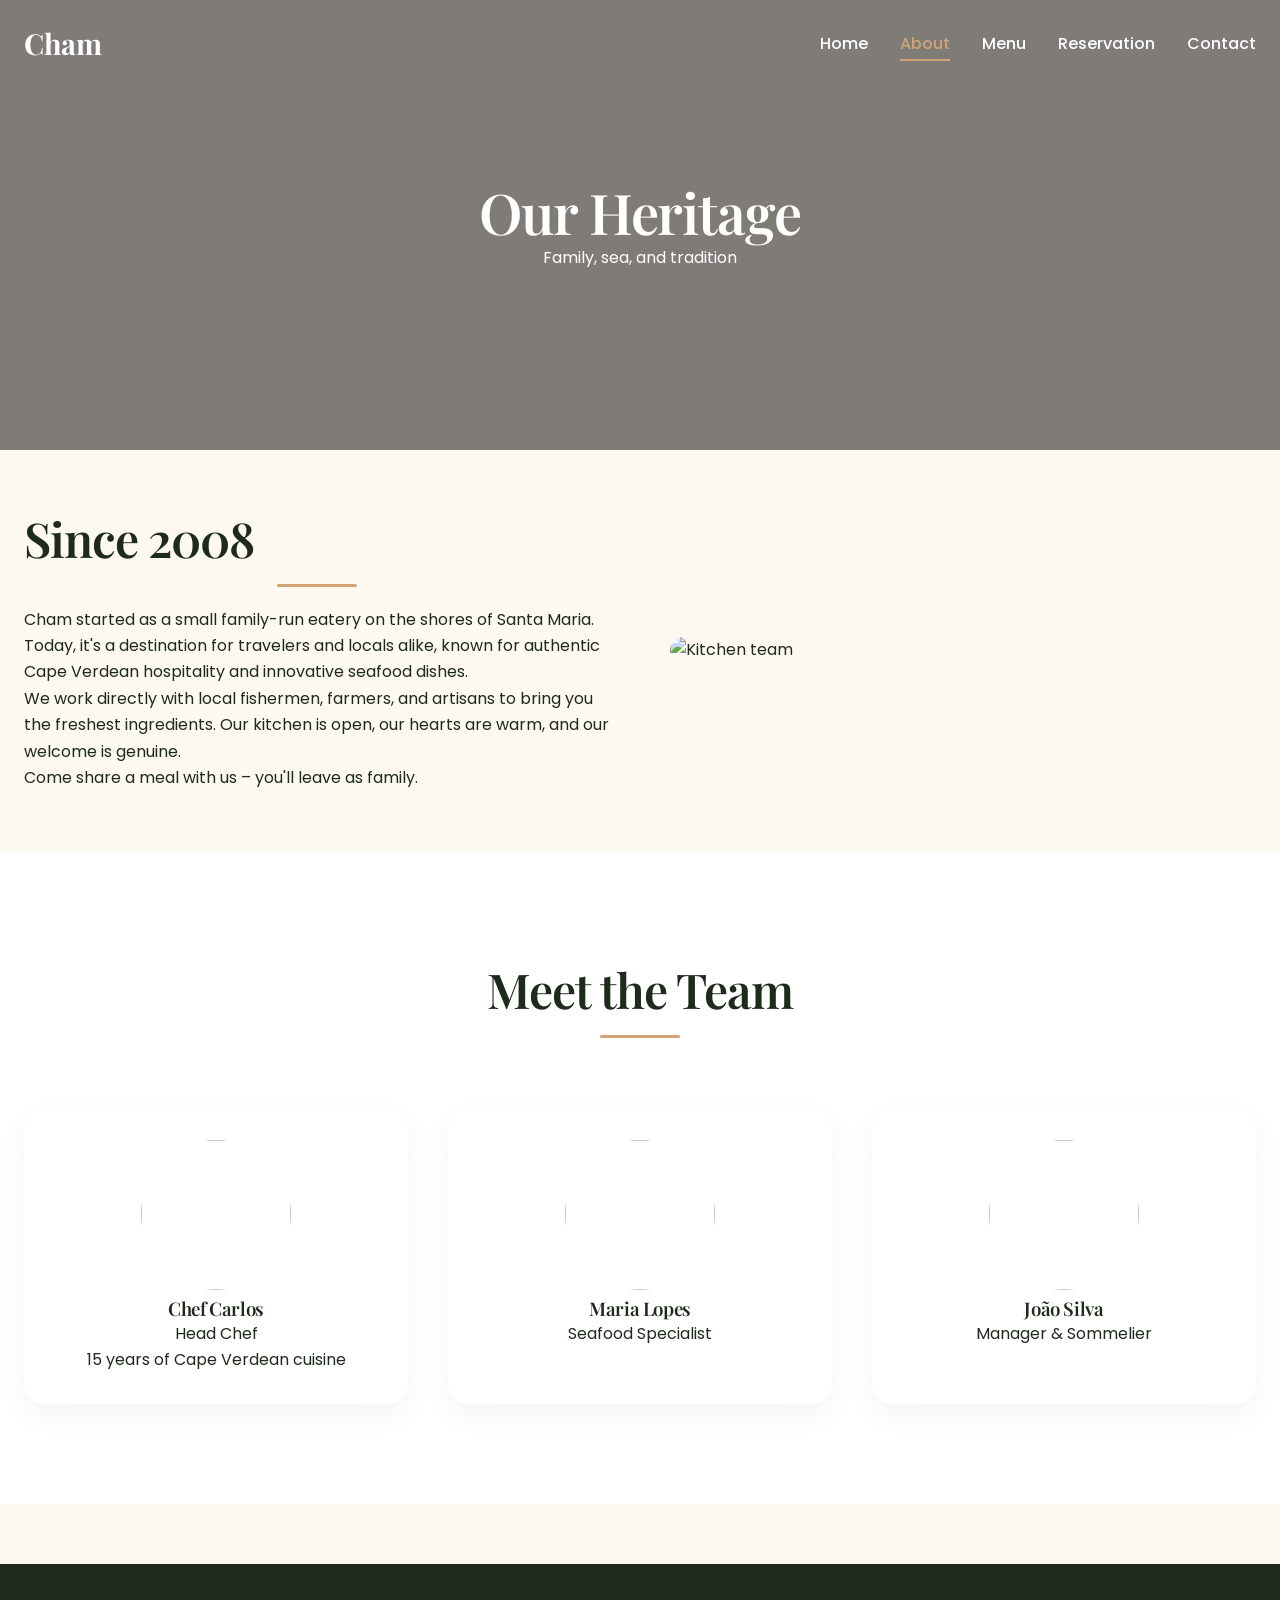
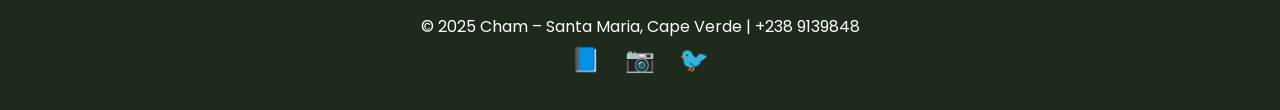
==== about.html @ 096032a7 "Create about.html" ====
<!DOCTYPE html>
<html lang="en">
<head>
    <meta charset="UTF-8"><meta name="viewport" content="width=device-width, initial-scale=1.0"><title>About Cham | Santa Maria Restaurant</title>
    <link rel="preconnect" href="https://fonts.googleapis.com"><link rel="preconnect" href="https://fonts.gstatic.com" crossorigin>
    <link href="https://fonts.googleapis.com/css2?family=Playfair+Display:wght@400;600;700&family=Poppins:wght@300;400;500;600&display=swap" rel="stylesheet" media="print" onload="this.media='all'">
    <style>
        :root{--primary:#d4a373;--primary-dark:#b88352;--secondary:#2c3e2f;--dark:#1e2a1c;--light:#fef9f0;--gray:#5a5a5a;--white:#fff;--font-head:'Playfair Display',serif;--font-body:'Poppins',sans-serif}
        *{margin:0;padding:0;box-sizing:border-box}
        body{font-family:var(--font-body);color:var(--dark);background:var(--light)}
        .container{max-width:1280px;margin:0 auto;padding:0 24px}
        .btn{background:var(--primary);color:white;padding:14px 36px;border-radius:50px;text-decoration:none;display:inline-block}
        .nav{position:fixed;width:100%;top:0;z-index:1000;padding:20px 0;background:transparent}
        .nav-scrolled{background:rgba(30,42,28,0.95);backdrop-filter:blur(10px)}
        .nav .container{display:flex;justify-content:space-between;align-items:center}
        .logo{font-size:1.8rem;font-weight:700;font-family:var(--font-head);color:white;text-decoration:none}
        .nav-links{display:flex;gap:2rem;list-style:none}
        .nav-links a{color:white;text-decoration:none;font-weight:500}
        .nav-links a:hover,.nav-links a.active{color:var(--primary)}
        .mobile-menu{display:none;font-size:1.8rem;color:white;background:none;border:none}
        .about-hero{height:50vh;background:linear-gradient(rgba(0,0,0,0.5),rgba(0,0,0,0.5)),url('https://images.unsplash.com/photo-1555396273-367ea4eb4db5?ixlib=rb-4.0.3&auto=format&fit=crop&w=2070&q=80') no-repeat center/cover;display:flex;align-items:center;text-align:center;color:white}
        .about-hero h1{font-size:3.5rem}
        .section-title{text-align:center;font-size:2.5rem;margin:50px 0 30px}
        .about-grid{display:grid;grid-template-columns:1fr 1fr;gap:50px;margin:60px 0}
        .team-grid{display:grid;grid-template-columns:repeat(auto-fit,minmax(250px,1fr));gap:40px;margin:40px 0}
        .team-card{text-align:center;background:white;padding:30px;border-radius:20px;box-shadow:0 10px 30px rgba(0,0,0,0.05)}
        .team-card img{width:150px;height:150px;border-radius:50%;object-fit:cover}
        .footer{background:var(--dark);color:white;text-align:center;padding:40px 0;margin-top:60px}
        @media(max-width:768px){.mobile-menu{display:block}.nav-links{position:fixed;top:70px;left:-100%;width:80%;height:calc(100vh - 70px);background:var(--dark);flex-direction:column;align-items:center;padding-top:40px;transition:left 0.3s}.nav-links.active{left:0}.about-grid{grid-template-columns:1fr}.about-hero h1{font-size:2rem}}
    </style>
    <link rel="stylesheet" href="style.css" media="print" onload="this.media='all'">
</head>
<body>
    <nav class="nav"><div class="container"><a href="index.html" class="logo">Cham</a><button class="mobile-menu">☰</button><ul class="nav-links"><li><a href="index.html">Home</a></li><li><a href="about.html" class="active">About</a></li><li><a href="menu.html">Menu</a></li><li><a href="reservation.html">Reservation</a></li><li><a href="contact.html">Contact</a></li></ul></div></nav>
    <section class="about-hero"><div class="container"><h1>Our Heritage</h1><p>Family, sea, and tradition</p></div></section>
    <div class="container">
        <div class="about-grid">
            <div><h2 class="section-title" style="text-align:left; margin:0 0 20px">Since 2008</h2><p>Cham started as a small family-run eatery on the shores of Santa Maria. Today, it's a destination for travelers and locals alike, known for authentic Cape Verdean hospitality and innovative seafood dishes.</p><p>We work directly with local fishermen, farmers, and artisans to bring you the freshest ingredients. Our kitchen is open, our hearts are warm, and our welcome is genuine.</p><p>Come share a meal with us – you'll leave as family.</p></div>
            <div><img src="https://images.unsplash.com/photo-1600891964092-4316c288032e?ixlib=rb-4.0.3&auto=format&fit=crop&w=800&q=80" style="width:100%; border-radius:20px" alt="Kitchen team"></div>
        </div>
    </div>
    <section style="background:var(--white); padding:60px 0"><div class="container"><h2 class="section-title">Meet the Team</h2><div class="team-grid"><div class="team-card"><img src="https://images.unsplash.com/photo-1583394293214-28ded15ee548?ixlib=rb-4.0.3&auto=format&fit=crop&w=400&q=80"><h3>Chef Carlos</h3><p>Head Chef</p><p>15 years of Cape Verdean cuisine</p></div><div class="team-card"><img src="https://images.unsplash.com/photo-1577219491135-ce391730fb2c?ixlib=rb-4.0.3&auto=format&fit=crop&w=400&q=80"><h3>Maria Lopes</h3><p>Seafood Specialist</p></div><div class="team-card"><img src="https://images.unsplash.com/photo-1472099645785-5658abf4ff4e?ixlib=rb-4.0.3&auto=format&fit=crop&w=400&q=80"><h3>João Silva</h3><p>Manager & Sommelier</p></div></div></div></section>
    <footer class="footer"><div class="container"><p>© 2025 Cham – Santa Maria, Cape Verde | +238 9139848</p><div class="social-links"><a href="#">📘</a><a href="#">📷</a><a href="#">🐦</a></div></div></footer>
    <script src="script.js" defer></script>
</body>
</html>
---- style.css ----
/* Cham - Restaurant in Santa Maria, Cape Verde */
/* Premium Modern Design | Fast Loading | No React */

:root {
    --primary: #d4a373;
    --primary-dark: #b88352;
    --secondary: #2c3e2f;
    --dark: #1e2a1c;
    --light: #fef9f0;
    --gray: #5a5a5a;
    --white: #ffffff;
    --black: #1a1a1a;
    --font-head: 'Playfair Display', serif;
    --font-body: 'Poppins', sans-serif;
    --transition: all 0.4s ease;
    --shadow: 0 20px 40px rgba(0,0,0,0.08);
    --shadow-hover: 0 25px 50px rgba(0,0,0,0.12);
}

* { margin: 0; padding: 0; box-sizing: border-box; }
body { font-family: var(--font-body); color: var(--dark); background-color: var(--light); line-height: 1.65; overflow-x: hidden; }
h1, h2, h3, h4, h5, h6 { font-family: var(--font-head); font-weight: 600; letter-spacing: -0.02em; line-height: 1.2; }
.container { max-width: 1280px; margin: 0 auto; padding: 0 24px; }
section { padding: 100px 0; position: relative; }

.section-title { text-align: center; font-size: 3rem; margin-bottom: 2rem; position: relative; display: inline-block; width: 100%; }
.section-title::after { content: ''; display: block; width: 80px; height: 3px; background: var(--primary); margin: 1rem auto 0; border-radius: 2px; }
.section-subtitle { text-align: center; color: var(--gray); max-width: 700px; margin: -1rem auto 3rem; font-size: 1.1rem; }

.btn { display: inline-block; background: var(--primary); color: var(--white); padding: 14px 36px; border-radius: 50px; text-decoration: none; font-weight: 500; font-size: 1rem; transition: var(--transition); border: none; cursor: pointer; box-shadow: 0 4px 10px rgba(0,0,0,0.05); }
.btn:hover { background: var(--primary-dark); transform: translateY(-3px); box-shadow: 0 8px 20px rgba(0,0,0,0.1); }
.btn-outline { background: transparent; border: 2px solid var(--primary); color: var(--primary); }
.btn-outline:hover { background: var(--primary); color: var(--white); }

.nav { position: fixed; width: 100%; top: 0; z-index: 1000; padding: 20px 0; transition: var(--transition); background: transparent; }
.nav-scrolled { background: rgba(30, 42, 28, 0.95); backdrop-filter: blur(10px); padding: 12px 0; box-shadow: 0 5px 20px rgba(0,0,0,0.1); }
.nav .container { display: flex; justify-content: space-between; align-items: center; }
.logo { font-size: 1.8rem; font-weight: 700; font-family: var(--font-head); color: var(--white); text-decoration: none; letter-spacing: -0.5px; }
.nav-links { display: flex; gap: 2rem; list-style: none; }
.nav-links a { color: var(--white); text-decoration: none; font-weight: 500; transition: var(--transition); position: relative; }
.nav-links a:hover, .nav-links a.active { color: var(--primary); }
.nav-links a.active::after { content: ''; position: absolute; bottom: -6px; left: 0; width: 100%; height: 2px; background: var(--primary); }
.mobile-menu { display: none; font-size: 1.8rem; color: var(--white); cursor: pointer; background: none; border: none; }

.hero { height: 100vh; min-height: 700px; background: linear-gradient(rgba(0,0,0,0.45), rgba(0,0,0,0.45)), url('https://images.unsplash.com/photo-1517248135467-4c7edcad34c4?ixlib=rb-4.0.3&auto=format&fit=crop&w=2070&q=80') no-repeat center/cover; display: flex; align-items: center; text-align: center; color: var(--white); }
.hero-content { max-width: 800px; margin: 0 auto; }
.hero h1 { font-size: 4.5rem; margin-bottom: 1.5rem; animation: fadeUp 1s ease; }
.hero p { font-size: 1.3rem; margin-bottom: 2rem; animation: fadeUp 1s ease 0.2s both; }
.hero .btn { animation: fadeUp 1s ease 0.4s both; }
@keyframes fadeUp { from { opacity: 0; transform: translateY(40px); } to { opacity: 1; transform: translateY(0); } }

.about-grid { display: grid; grid-template-columns: 1fr 1fr; gap: 60px; align-items: center; }
.about-text h3 { font-size: 2rem; margin-bottom: 1rem; color: var(--secondary); }
.about-text p { margin-bottom: 1.2rem; color: var(--gray); }
.about-img img { width: 100%; border-radius: 20px; box-shadow: var(--shadow); transition: var(--transition); }
.about-img img:hover { transform: scale(1.02); box-shadow: var(--shadow-hover); }

.menu-grid { display: grid; grid-template-columns: repeat(auto-fit, minmax(320px, 1fr)); gap: 35px; margin-top: 20px; }
.menu-category { background: var(--white); padding: 30px; border-radius: 24px; box-shadow: var(--shadow); transition: var(--transition); }
.menu-category:hover { transform: translateY(-8px); box-shadow: var(--shadow-hover); }
.menu-category h3 { font-size: 1.8rem; color: var(--primary); margin-bottom: 1.5rem; border-left: 4px solid var(--primary); padding-left: 15px; }
.menu-item { display: flex; justify-content: space-between; margin-bottom: 1rem; padding-bottom: 0.5rem; border-bottom: 1px dashed #ddd; }
.menu-item-name { font-weight: 600; }
.menu-item-price { color: var(--primary); font-weight: 700; }

.reservation-form { max-width: 700px; margin: 60px auto; background: var(--white); padding: 45px; border-radius: 30px; box-shadow: var(--shadow); }
.form-group { margin-bottom: 20px; }
.form-group label { display: block; margin-bottom: 8px; font-weight: 500; }
.form-group input, .form-group select, .form-group textarea { width: 100%; padding: 14px 16px; border: 1px solid #e0e0e0; border-radius: 12px; font-family: var(--font-body); font-size: 1rem; transition: var(--transition); }
.form-group input:focus, .form-group select:focus, .form-group textarea:focus { outline: none; border-color: var(--primary); box-shadow: 0 0 0 3px rgba(212, 163, 115, 0.1); }
.form-row { display: grid; grid-template-columns: 1fr 1fr; gap: 20px; }

.contact-grid { display: grid; grid-template-columns: repeat(auto-fit, minmax(260px, 1fr)); gap: 40px; margin-bottom: 60px; }
.contact-card { background: var(--white); padding: 35px 25px; text-align: center; border-radius: 24px; box-shadow: var(--shadow); transition: var(--transition); }
.contact-card:hover { transform: translateY(-5px); }
.contact-card h3 { color: var(--primary); margin-bottom: 15px; font-size: 1.5rem; }
.contact-card p { margin: 8px 0; color: var(--gray); }
.map { border-radius: 24px; overflow: hidden; box-shadow: var(--shadow); }

.footer { background: var(--dark); color: var(--white); text-align: center; padding: 50px 0 30px; margin-top: 60px; }
.social-links a { color: var(--white); margin: 0 12px; font-size: 1.5rem; text-decoration: none; transition: var(--transition); }
.social-links a:hover { color: var(--primary); transform: translateY(-3px); }

.toast-message { position: fixed; bottom: 30px; right: 30px; background: #2c7a4d; color: white; padding: 14px 28px; border-radius: 60px; font-weight: 500; z-index: 10000; box-shadow: 0 8px 20px rgba(0,0,0,0.2); opacity: 0; transform: translateY(20px); transition: all 0.3s ease; pointer-events: none; }
.toast-message.show { opacity: 1; transform: translateY(0); }

@media (max-width: 992px) { section { padding: 70px 0; } .hero h1 { font-size: 3.2rem; } .section-title { font-size: 2.5rem; } }
@media (max-width: 768px) { .mobile-menu { display: block; } .nav-links { position: fixed; top: 70px; left: -100%; width: 80%; height: calc(100vh - 70px); background: var(--dark); flex-direction: column; align-items: center; padding-top: 40px; transition: left 0.3s; gap: 1.8rem; border-radius: 0 20px 20px 0; } .nav-links.active { left: 0; } .hero h1 { font-size: 2.5rem; } .about-grid, .form-row { grid-template-columns: 1fr; } .reservation-form { padding: 25px; } .section-title { font-size: 2rem; } }
@media (max-width: 480px) { .container { padding: 0 16px; } .hero h1 { font-size: 2rem; } .btn { padding: 10px 24px; } }
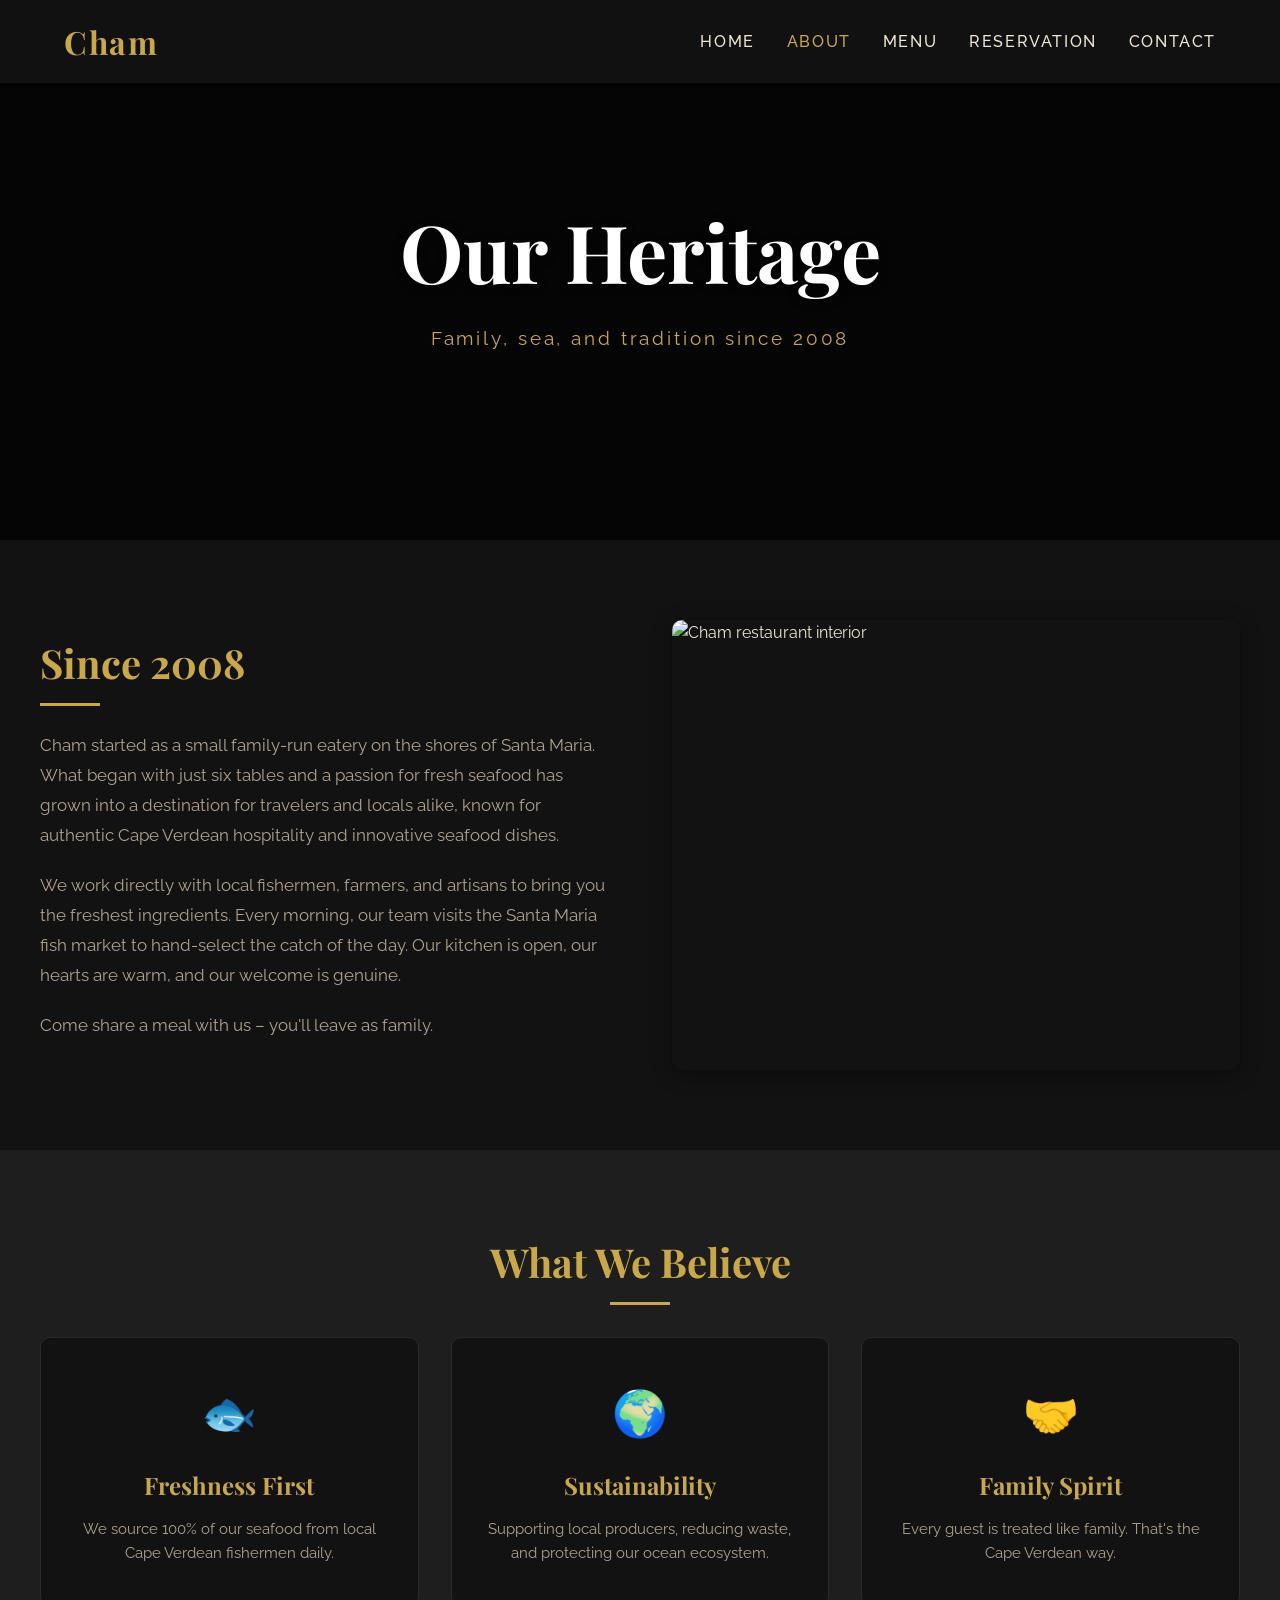
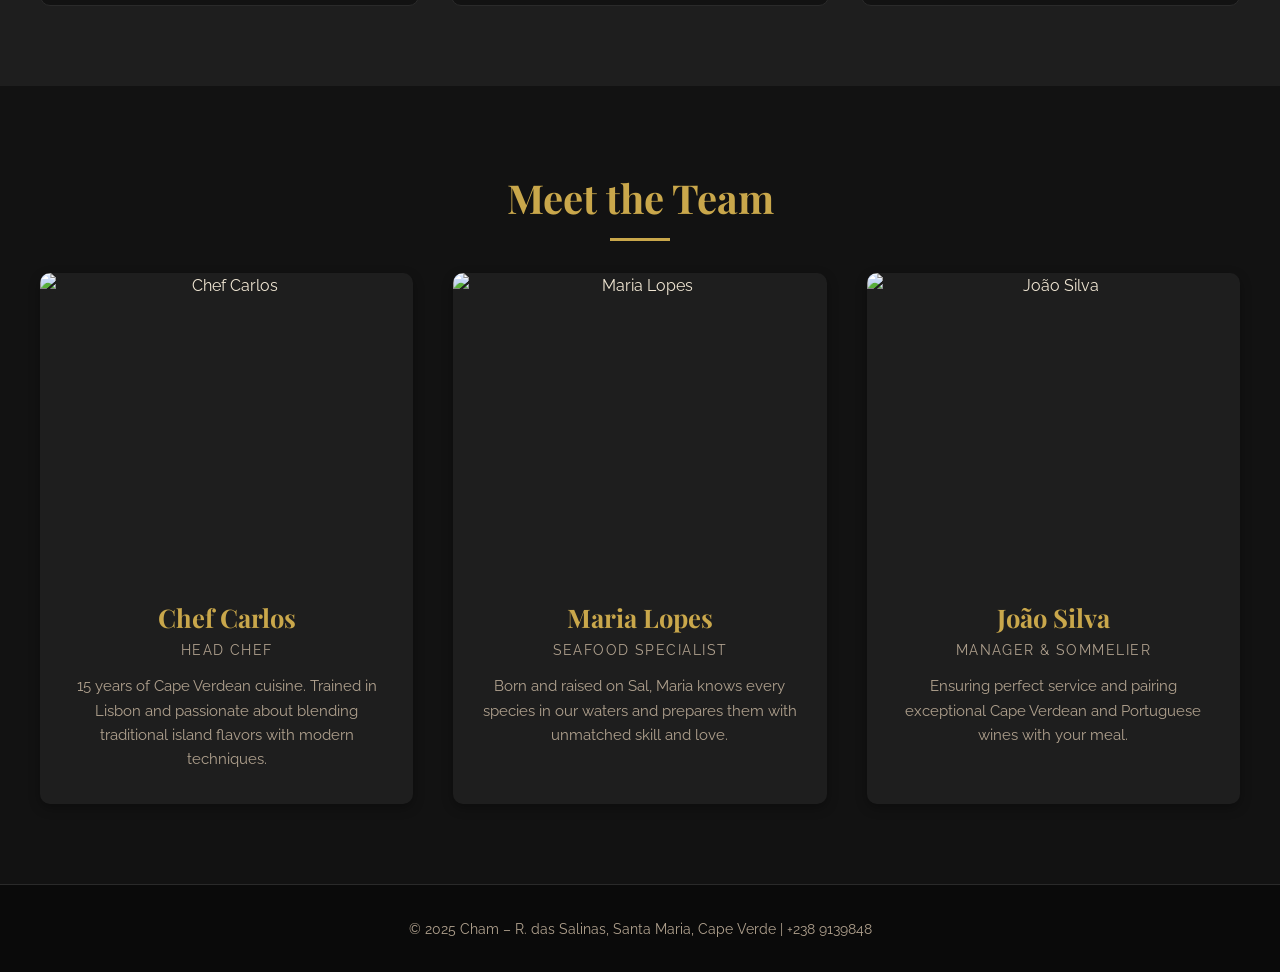
==== commit 662dddae: "Create about.html" ====
--- a/about.html
+++ b/about.html
@@ -1,46 +1,109 @@
 <!DOCTYPE html>
 <html lang="en">
 <head>
-    <meta charset="UTF-8"><meta name="viewport" content="width=device-width, initial-scale=1.0"><title>About Cham | Santa Maria Restaurant</title>
-    <link rel="preconnect" href="https://fonts.googleapis.com"><link rel="preconnect" href="https://fonts.gstatic.com" crossorigin>
-    <link href="https://fonts.googleapis.com/css2?family=Playfair+Display:wght@400;600;700&family=Poppins:wght@300;400;500;600&display=swap" rel="stylesheet" media="print" onload="this.media='all'">
-    <style>
-        :root{--primary:#d4a373;--primary-dark:#b88352;--secondary:#2c3e2f;--dark:#1e2a1c;--light:#fef9f0;--gray:#5a5a5a;--white:#fff;--font-head:'Playfair Display',serif;--font-body:'Poppins',sans-serif}
-        *{margin:0;padding:0;box-sizing:border-box}
-        body{font-family:var(--font-body);color:var(--dark);background:var(--light)}
-        .container{max-width:1280px;margin:0 auto;padding:0 24px}
-        .btn{background:var(--primary);color:white;padding:14px 36px;border-radius:50px;text-decoration:none;display:inline-block}
-        .nav{position:fixed;width:100%;top:0;z-index:1000;padding:20px 0;background:transparent}
-        .nav-scrolled{background:rgba(30,42,28,0.95);backdrop-filter:blur(10px)}
-        .nav .container{display:flex;justify-content:space-between;align-items:center}
-        .logo{font-size:1.8rem;font-weight:700;font-family:var(--font-head);color:white;text-decoration:none}
-        .nav-links{display:flex;gap:2rem;list-style:none}
-        .nav-links a{color:white;text-decoration:none;font-weight:500}
-        .nav-links a:hover,.nav-links a.active{color:var(--primary)}
-        .mobile-menu{display:none;font-size:1.8rem;color:white;background:none;border:none}
-        .about-hero{height:50vh;background:linear-gradient(rgba(0,0,0,0.5),rgba(0,0,0,0.5)),url('https://images.unsplash.com/photo-1555396273-367ea4eb4db5?ixlib=rb-4.0.3&auto=format&fit=crop&w=2070&q=80') no-repeat center/cover;display:flex;align-items:center;text-align:center;color:white}
-        .about-hero h1{font-size:3.5rem}
-        .section-title{text-align:center;font-size:2.5rem;margin:50px 0 30px}
-        .about-grid{display:grid;grid-template-columns:1fr 1fr;gap:50px;margin:60px 0}
-        .team-grid{display:grid;grid-template-columns:repeat(auto-fit,minmax(250px,1fr));gap:40px;margin:40px 0}
-        .team-card{text-align:center;background:white;padding:30px;border-radius:20px;box-shadow:0 10px 30px rgba(0,0,0,0.05)}
-        .team-card img{width:150px;height:150px;border-radius:50%;object-fit:cover}
-        .footer{background:var(--dark);color:white;text-align:center;padding:40px 0;margin-top:60px}
-        @media(max-width:768px){.mobile-menu{display:block}.nav-links{position:fixed;top:70px;left:-100%;width:80%;height:calc(100vh - 70px);background:var(--dark);flex-direction:column;align-items:center;padding-top:40px;transition:left 0.3s}.nav-links.active{left:0}.about-grid{grid-template-columns:1fr}.about-hero h1{font-size:2rem}}
-    </style>
-    <link rel="stylesheet" href="style.css" media="print" onload="this.media='all'">
+    <meta charset="UTF-8">
+    <meta name="viewport" content="width=device-width, initial-scale=1.0">
+    <title>About Cham | Santa Maria Restaurant</title>
+    <link rel="stylesheet" href="style.css">
+    <link rel="preconnect" href="https://fonts.googleapis.com">
+    <link rel="preconnect" href="https://fonts.gstatic.com" crossorigin>
+    <link href="https://fonts.googleapis.com/css2?family=Playfair+Display:wght@400;500;600;700&family=Raleway:wght@300;400;500;600&display=swap" rel="stylesheet">
 </head>
 <body>
-    <nav class="nav"><div class="container"><a href="index.html" class="logo">Cham</a><button class="mobile-menu">☰</button><ul class="nav-links"><li><a href="index.html">Home</a></li><li><a href="about.html" class="active">About</a></li><li><a href="menu.html">Menu</a></li><li><a href="reservation.html">Reservation</a></li><li><a href="contact.html">Contact</a></li></ul></div></nav>
-    <section class="about-hero"><div class="container"><h1>Our Heritage</h1><p>Family, sea, and tradition</p></div></section>
-    <div class="container">
-        <div class="about-grid">
-            <div><h2 class="section-title" style="text-align:left; margin:0 0 20px">Since 2008</h2><p>Cham started as a small family-run eatery on the shores of Santa Maria. Today, it's a destination for travelers and locals alike, known for authentic Cape Verdean hospitality and innovative seafood dishes.</p><p>We work directly with local fishermen, farmers, and artisans to bring you the freshest ingredients. Our kitchen is open, our hearts are warm, and our welcome is genuine.</p><p>Come share a meal with us – you'll leave as family.</p></div>
-            <div><img src="https://images.unsplash.com/photo-1600891964092-4316c288032e?ixlib=rb-4.0.3&auto=format&fit=crop&w=800&q=80" style="width:100%; border-radius:20px" alt="Kitchen team"></div>
+    <header class="navbar">
+        <div class="logo">Cham</div>
+        <nav>
+            <ul class="nav-links">
+                <li><a href="index.html">Home</a></li>
+                <li><a href="about.html" class="active">About</a></li>
+                <li><a href="menu.html">Menu</a></li>
+                <li><a href="reservation.html">Reservation</a></li>
+                <li><a href="contact.html">Contact</a></li>
+            </ul>
+        </nav>
+    </header>
+
+    <!-- ABOUT HERO -->
+    <section class="hero" style="background-image: url('https://images.unsplash.com/photo-1559339352-11d035aa65de?w=1600&q=80');">
+        <div class="hero-overlay"></div>
+        <div class="hero-content">
+            <h1>Our Heritage</h1>
+            <p class="hero-subtitle">Family, sea, and tradition since 2008</p>
         </div>
-    </div>
-    <section style="background:var(--white); padding:60px 0"><div class="container"><h2 class="section-title">Meet the Team</h2><div class="team-grid"><div class="team-card"><img src="https://images.unsplash.com/photo-1583394293214-28ded15ee548?ixlib=rb-4.0.3&auto=format&fit=crop&w=400&q=80"><h3>Chef Carlos</h3><p>Head Chef</p><p>15 years of Cape Verdean cuisine</p></div><div class="team-card"><img src="https://images.unsplash.com/photo-1577219491135-ce391730fb2c?ixlib=rb-4.0.3&auto=format&fit=crop&w=400&q=80"><h3>Maria Lopes</h3><p>Seafood Specialist</p></div><div class="team-card"><img src="https://images.unsplash.com/photo-1472099645785-5658abf4ff4e?ixlib=rb-4.0.3&auto=format&fit=crop&w=400&q=80"><h3>João Silva</h3><p>Manager & Sommelier</p></div></div></div></section>
-    <footer class="footer"><div class="container"><p>© 2025 Cham – Santa Maria, Cape Verde | +238 9139848</p><div class="social-links"><a href="#">📘</a><a href="#">📷</a><a href="#">🐦</a></div></div></footer>
-    <script src="script.js" defer></script>
+    </section>
+
+    <!-- OUR STORY SECTION -->
+    <section class="section about-story">
+        <div class="container">
+            <div class="about-grid">
+                <div class="about-text">
+                    <h2 class="section-title">Since 2008</h2>
+                    <p>Cham started as a small family-run eatery on the shores of Santa Maria. What began with just six tables and a passion for fresh seafood has grown into a destination for travelers and locals alike, known for authentic Cape Verdean hospitality and innovative seafood dishes.</p>
+                    <p>We work directly with local fishermen, farmers, and artisans to bring you the freshest ingredients. Every morning, our team visits the Santa Maria fish market to hand-select the catch of the day. Our kitchen is open, our hearts are warm, and our welcome is genuine.</p>
+                    <p>Come share a meal with us – you'll leave as family.</p>
+                </div>
+                <div class="about-image">
+                    <img src="https://images.unsplash.com/photo-1414235077428-338989a2e8c0?w=800&q=80" alt="Cham restaurant interior" loading="lazy">
+                </div>
+            </div>
+        </div>
+    </section>
+
+    <!-- VALUES SECTION -->
+    <section class="section values-section">
+        <div class="container">
+            <h2 class="section-title">What We Believe</h2>
+            <div class="values-grid">
+                <div class="value-card">
+                    <div class="value-icon">🐟</div>
+                    <h3>Freshness First</h3>
+                    <p>We source 100% of our seafood from local Cape Verdean fishermen daily.</p>
+                </div>
+                <div class="value-card">
+                    <div class="value-icon">🌍</div>
+                    <h3>Sustainability</h3>
+                    <p>Supporting local producers, reducing waste, and protecting our ocean ecosystem.</p>
+                </div>
+                <div class="value-card">
+                    <div class="value-icon">🤝</div>
+                    <h3>Family Spirit</h3>
+                    <p>Every guest is treated like family. That's the Cape Verdean way.</p>
+                </div>
+            </div>
+        </div>
+    </section>
+
+    <!-- MEET THE TEAM -->
+    <section class="section team-section">
+        <div class="container">
+            <h2 class="section-title">Meet the Team</h2>
+            <div class="team-grid">
+                <div class="team-card">
+                    <img src="https://images.unsplash.com/photo-1577219491135-ce391730fb2c?w=400&q=80" alt="Chef Carlos" loading="lazy">
+                    <h3>Chef Carlos</h3>
+                    <p class="role">Head Chef</p>
+                    <p>15 years of Cape Verdean cuisine. Trained in Lisbon and passionate about blending traditional island flavors with modern techniques.</p>
+                </div>
+                <div class="team-card">
+                    <img src="https://images.unsplash.com/photo-1594744803329-e58b31de8bf5?w=400&q=80" alt="Maria Lopes" loading="lazy">
+                    <h3>Maria Lopes</h3>
+                    <p class="role">Seafood Specialist</p>
+                    <p>Born and raised on Sal, Maria knows every species in our waters and prepares them with unmatched skill and love.</p>
+                </div>
+                <div class="team-card">
+                    <img src="https://images.unsplash.com/photo-1583394293214-28ded15ee548?w=400&q=80" alt="João Silva" loading="lazy">
+                    <h3>João Silva</h3>
+                    <p class="role">Manager & Sommelier</p>
+                    <p>Ensuring perfect service and pairing exceptional Cape Verdean and Portuguese wines with your meal.</p>
+                </div>
+            </div>
+        </div>
+    </section>
+
+    <footer>
+        <p>&copy; 2025 Cham – R. das Salinas, Santa Maria, Cape Verde | +238 9139848</p>
+    </footer>
+
+    <script src="script.js"></script>
 </body>
 </html>
--- a/style.css
+++ b/style.css
@@ -1,89 +1,429 @@
-/* Cham - Restaurant in Santa Maria, Cape Verde */
-/* Premium Modern Design | Fast Loading | No React */
-
+/*=============================================
+   CHAM RESTAURANT – PREMIUM STYLES
+   Enhanced: about, contact, values, team
+===============================================*/
+
+/* ---------- CSS Variables ---------- */
 :root {
-    --primary: #d4a373;
-    --primary-dark: #b88352;
-    --secondary: #2c3e2f;
-    --dark: #1e2a1c;
-    --light: #fef9f0;
-    --gray: #5a5a5a;
-    --white: #ffffff;
-    --black: #1a1a1a;
-    --font-head: 'Playfair Display', serif;
-    --font-body: 'Poppins', sans-serif;
-    --transition: all 0.4s ease;
-    --shadow: 0 20px 40px rgba(0,0,0,0.08);
-    --shadow-hover: 0 25px 50px rgba(0,0,0,0.12);
-}
-
-* { margin: 0; padding: 0; box-sizing: border-box; }
-body { font-family: var(--font-body); color: var(--dark); background-color: var(--light); line-height: 1.65; overflow-x: hidden; }
-h1, h2, h3, h4, h5, h6 { font-family: var(--font-head); font-weight: 600; letter-spacing: -0.02em; line-height: 1.2; }
-.container { max-width: 1280px; margin: 0 auto; padding: 0 24px; }
-section { padding: 100px 0; position: relative; }
-
-.section-title { text-align: center; font-size: 3rem; margin-bottom: 2rem; position: relative; display: inline-block; width: 100%; }
-.section-title::after { content: ''; display: block; width: 80px; height: 3px; background: var(--primary); margin: 1rem auto 0; border-radius: 2px; }
-.section-subtitle { text-align: center; color: var(--gray); max-width: 700px; margin: -1rem auto 3rem; font-size: 1.1rem; }
-
-.btn { display: inline-block; background: var(--primary); color: var(--white); padding: 14px 36px; border-radius: 50px; text-decoration: none; font-weight: 500; font-size: 1rem; transition: var(--transition); border: none; cursor: pointer; box-shadow: 0 4px 10px rgba(0,0,0,0.05); }
-.btn:hover { background: var(--primary-dark); transform: translateY(-3px); box-shadow: 0 8px 20px rgba(0,0,0,0.1); }
-.btn-outline { background: transparent; border: 2px solid var(--primary); color: var(--primary); }
-.btn-outline:hover { background: var(--primary); color: var(--white); }
-
-.nav { position: fixed; width: 100%; top: 0; z-index: 1000; padding: 20px 0; transition: var(--transition); background: transparent; }
-.nav-scrolled { background: rgba(30, 42, 28, 0.95); backdrop-filter: blur(10px); padding: 12px 0; box-shadow: 0 5px 20px rgba(0,0,0,0.1); }
-.nav .container { display: flex; justify-content: space-between; align-items: center; }
-.logo { font-size: 1.8rem; font-weight: 700; font-family: var(--font-head); color: var(--white); text-decoration: none; letter-spacing: -0.5px; }
-.nav-links { display: flex; gap: 2rem; list-style: none; }
-.nav-links a { color: var(--white); text-decoration: none; font-weight: 500; transition: var(--transition); position: relative; }
-.nav-links a:hover, .nav-links a.active { color: var(--primary); }
-.nav-links a.active::after { content: ''; position: absolute; bottom: -6px; left: 0; width: 100%; height: 2px; background: var(--primary); }
-.mobile-menu { display: none; font-size: 1.8rem; color: var(--white); cursor: pointer; background: none; border: none; }
-
-.hero { height: 100vh; min-height: 700px; background: linear-gradient(rgba(0,0,0,0.45), rgba(0,0,0,0.45)), url('https://images.unsplash.com/photo-1517248135467-4c7edcad34c4?ixlib=rb-4.0.3&auto=format&fit=crop&w=2070&q=80') no-repeat center/cover; display: flex; align-items: center; text-align: center; color: var(--white); }
-.hero-content { max-width: 800px; margin: 0 auto; }
-.hero h1 { font-size: 4.5rem; margin-bottom: 1.5rem; animation: fadeUp 1s ease; }
-.hero p { font-size: 1.3rem; margin-bottom: 2rem; animation: fadeUp 1s ease 0.2s both; }
-.hero .btn { animation: fadeUp 1s ease 0.4s both; }
-@keyframes fadeUp { from { opacity: 0; transform: translateY(40px); } to { opacity: 1; transform: translateY(0); } }
-
-.about-grid { display: grid; grid-template-columns: 1fr 1fr; gap: 60px; align-items: center; }
-.about-text h3 { font-size: 2rem; margin-bottom: 1rem; color: var(--secondary); }
-.about-text p { margin-bottom: 1.2rem; color: var(--gray); }
-.about-img img { width: 100%; border-radius: 20px; box-shadow: var(--shadow); transition: var(--transition); }
-.about-img img:hover { transform: scale(1.02); box-shadow: var(--shadow-hover); }
-
-.menu-grid { display: grid; grid-template-columns: repeat(auto-fit, minmax(320px, 1fr)); gap: 35px; margin-top: 20px; }
-.menu-category { background: var(--white); padding: 30px; border-radius: 24px; box-shadow: var(--shadow); transition: var(--transition); }
-.menu-category:hover { transform: translateY(-8px); box-shadow: var(--shadow-hover); }
-.menu-category h3 { font-size: 1.8rem; color: var(--primary); margin-bottom: 1.5rem; border-left: 4px solid var(--primary); padding-left: 15px; }
-.menu-item { display: flex; justify-content: space-between; margin-bottom: 1rem; padding-bottom: 0.5rem; border-bottom: 1px dashed #ddd; }
-.menu-item-name { font-weight: 600; }
-.menu-item-price { color: var(--primary); font-weight: 700; }
-
-.reservation-form { max-width: 700px; margin: 60px auto; background: var(--white); padding: 45px; border-radius: 30px; box-shadow: var(--shadow); }
-.form-group { margin-bottom: 20px; }
-.form-group label { display: block; margin-bottom: 8px; font-weight: 500; }
-.form-group input, .form-group select, .form-group textarea { width: 100%; padding: 14px 16px; border: 1px solid #e0e0e0; border-radius: 12px; font-family: var(--font-body); font-size: 1rem; transition: var(--transition); }
-.form-group input:focus, .form-group select:focus, .form-group textarea:focus { outline: none; border-color: var(--primary); box-shadow: 0 0 0 3px rgba(212, 163, 115, 0.1); }
-.form-row { display: grid; grid-template-columns: 1fr 1fr; gap: 20px; }
-
-.contact-grid { display: grid; grid-template-columns: repeat(auto-fit, minmax(260px, 1fr)); gap: 40px; margin-bottom: 60px; }
-.contact-card { background: var(--white); padding: 35px 25px; text-align: center; border-radius: 24px; box-shadow: var(--shadow); transition: var(--transition); }
-.contact-card:hover { transform: translateY(-5px); }
-.contact-card h3 { color: var(--primary); margin-bottom: 15px; font-size: 1.5rem; }
-.contact-card p { margin: 8px 0; color: var(--gray); }
-.map { border-radius: 24px; overflow: hidden; box-shadow: var(--shadow); }
-
-.footer { background: var(--dark); color: var(--white); text-align: center; padding: 50px 0 30px; margin-top: 60px; }
-.social-links a { color: var(--white); margin: 0 12px; font-size: 1.5rem; text-decoration: none; transition: var(--transition); }
-.social-links a:hover { color: var(--primary); transform: translateY(-3px); }
-
-.toast-message { position: fixed; bottom: 30px; right: 30px; background: #2c7a4d; color: white; padding: 14px 28px; border-radius: 60px; font-weight: 500; z-index: 10000; box-shadow: 0 8px 20px rgba(0,0,0,0.2); opacity: 0; transform: translateY(20px); transition: all 0.3s ease; pointer-events: none; }
-.toast-message.show { opacity: 1; transform: translateY(0); }
-
-@media (max-width: 992px) { section { padding: 70px 0; } .hero h1 { font-size: 3.2rem; } .section-title { font-size: 2.5rem; } }
-@media (max-width: 768px) { .mobile-menu { display: block; } .nav-links { position: fixed; top: 70px; left: -100%; width: 80%; height: calc(100vh - 70px); background: var(--dark); flex-direction: column; align-items: center; padding-top: 40px; transition: left 0.3s; gap: 1.8rem; border-radius: 0 20px 20px 0; } .nav-links.active { left: 0; } .hero h1 { font-size: 2.5rem; } .about-grid, .form-row { grid-template-columns: 1fr; } .reservation-form { padding: 25px; } .section-title { font-size: 2rem; } }
-@media (max-width: 480px) { .container { padding: 0 16px; } .hero h1 { font-size: 2rem; } .btn { padding: 10px 24px; } }
+  --font-heading: 'Playfair Display', serif;
+  --font-body: 'Raleway', sans-serif;
+  
+  --bg-dark: #121212;
+  --bg-card: #1e1e1e;
+  --text-primary: #f0e6d3;
+  --text-secondary: #b0a18e;
+  --accent: #c9a74b;
+  --accent-hover: #b38f3a;
+  --overlay: rgba(0, 0, 0, 0.7);
+  
+  --max-width: 1200px;
+  --transition: 0.3s ease;
+}
+
+/* ---------- Reset & Base ---------- */
+* {
+  margin: 0;
+  padding: 0;
+  box-sizing: border-box;
+}
+
+body {
+  font-family: var(--font-body);
+  background-color: var(--bg-dark);
+  color: var(--text-primary);
+  line-height: 1.6;
+}
+
+img {
+  max-width: 100%;
+  display: block;
+}
+
+a {
+  text-decoration: none;
+  color: inherit;
+}
+
+/* ---------- Navbar ---------- */
+.navbar {
+  position: fixed;
+  top: 0;
+  left: 0;
+  width: 100%;
+  display: flex;
+  justify-content: space-between;
+  align-items: center;
+  padding: 1rem 5%;
+  background: rgba(18, 18, 18, 0.95);
+  backdrop-filter: blur(10px);
+  z-index: 1000;
+  transition: background var(--transition);
+}
+
+.logo {
+  font-family: var(--font-heading);
+  font-size: 2rem;
+  font-weight: 700;
+  color: var(--accent);
+  letter-spacing: 0.05em;
+}
+
+.nav-links {
+  display: flex;
+  list-style: none;
+  gap: 2rem;
+}
+
+.nav-links a {
+  font-weight: 500;
+  font-size: 1rem;
+  text-transform: uppercase;
+  letter-spacing: 0.1em;
+  transition: color var(--transition);
+}
+
+.nav-links a:hover,
+.nav-links a.active {
+  color: var(--accent);
+}
+
+/* ---------- Hero Section ---------- */
+.hero {
+  height: 60vh;
+  min-height: 400px;
+  position: relative;
+  background-size: cover;
+  background-position: center;
+  display: flex;
+  align-items: center;
+  justify-content: center;
+  text-align: center;
+}
+
+.hero-overlay {
+  position: absolute;
+  top: 0;
+  left: 0;
+  width: 100%;
+  height: 100%;
+  background: var(--overlay);
+}
+
+.hero-content {
+  position: relative;
+  z-index: 2;
+  color: white;
+}
+
+.hero h1 {
+  font-family: var(--font-heading);
+  font-size: clamp(2.8rem, 7vw, 5rem);
+  margin-bottom: 0.5rem;
+  text-shadow: 0 2px 10px rgba(0,0,0,0.5);
+}
+
+.hero-subtitle {
+  font-size: 1.2rem;
+  letter-spacing: 0.15em;
+  color: var(--accent);
+}
+
+/* ---------- Sections ---------- */
+.section {
+  padding: 5rem 2rem;
+}
+
+.container {
+  max-width: var(--max-width);
+  margin: 0 auto;
+}
+
+.section-title {
+  font-family: var(--font-heading);
+  font-size: 2.5rem;
+  text-align: center;
+  margin-bottom: 2rem;
+  color: var(--accent);
+  position: relative;
+}
+
+.section-title::after {
+  content: '';
+  display: block;
+  width: 60px;
+  height: 3px;
+  background: var(--accent);
+  margin: 0.5rem auto 0;
+}
+
+/* ---------- About Grid ---------- */
+.about-grid {
+  display: grid;
+  grid-template-columns: 1fr 1fr;
+  gap: 4rem;
+  align-items: center;
+}
+
+.about-text h2 {
+  text-align: left;
+  margin-bottom: 1.5rem;
+}
+
+.about-text h2::after {
+  margin: 0.5rem 0 0;
+}
+
+.about-text p {
+  color: var(--text-secondary);
+  font-size: 1.05rem;
+  margin-bottom: 1.2rem;
+  line-height: 1.8;
+}
+
+.about-image img {
+  border-radius: 10px;
+  box-shadow: 0 4px 20px rgba(0,0,0,0.4);
+  width: 100%;
+  height: 450px;
+  object-fit: cover;
+}
+
+/* ---------- Values Section ---------- */
+.values-section {
+  background: var(--bg-card);
+}
+
+.values-grid {
+  display: grid;
+  grid-template-columns: repeat(auto-fit, minmax(250px, 1fr));
+  gap: 2rem;
+  margin-top: 1rem;
+}
+
+.value-card {
+  text-align: center;
+  padding: 2.5rem 2rem;
+  background: var(--bg-dark);
+  border-radius: 10px;
+  transition: transform var(--transition);
+  border: 1px solid #2a2a2a;
+}
+
+.value-card:hover {
+  transform: translateY(-8px);
+  border-color: var(--accent);
+}
+
+.value-icon {
+  font-size: 2.8rem;
+  margin-bottom: 1rem;
+}
+
+.value-card h3 {
+  font-family: var(--font-heading);
+  font-size: 1.5rem;
+  color: var(--accent);
+  margin-bottom: 0.8rem;
+}
+
+.value-card p {
+  color: var(--text-secondary);
+  font-size: 0.95rem;
+}
+
+/* ---------- Team Section ---------- */
+.team-section {
+  background: var(--bg-dark);
+}
+
+.team-grid {
+  display: grid;
+  grid-template-columns: repeat(auto-fit, minmax(280px, 1fr));
+  gap: 2.5rem;
+  margin-top: 1rem;
+}
+
+.team-card {
+  background: var(--bg-card);
+  border-radius: 10px;
+  overflow: hidden;
+  box-shadow: 0 4px 12px rgba(0,0,0,0.3);
+  transition: transform var(--transition);
+  text-align: center;
+  padding-bottom: 2rem;
+}
+
+.team-card:hover {
+  transform: translateY(-8px);
+}
+
+.team-card img {
+  width: 100%;
+  height: 300px;
+  object-fit: cover;
+}
+
+.team-card h3 {
+  font-family: var(--font-heading);
+  font-size: 1.6rem;
+  margin-top: 1.5rem;
+  color: var(--accent);
+}
+
+.team-card .role {
+  color: var(--text-secondary);
+  font-size: 0.9rem;
+  text-transform: uppercase;
+  letter-spacing: 0.1em;
+  margin-bottom: 0.8rem;
+}
+
+.team-card p {
+  color: var(--text-secondary);
+  font-size: 0.95rem;
+  padding: 0 1.5rem;
+}
+
+/* ---------- Contact Section ---------- */
+.contact-grid {
+  display: grid;
+  grid-template-columns: 1fr 1fr;
+  gap: 4rem;
+  align-items: start;
+}
+
+.contact-info h2 {
+  text-align: left;
+  margin-bottom: 2rem;
+}
+
+.contact-info h2::after {
+  margin: 0.5rem 0 0;
+}
+
+.info-block {
+  margin-bottom: 2rem;
+}
+
+.info-block h3 {
+  font-family: var(--font-heading);
+  font-size: 1.4rem;
+  color: var(--accent);
+  margin-bottom: 0.5rem;
+}
+
+.info-block p {
+  color: var(--text-secondary);
+  font-size: 1rem;
+  margin-bottom: 0.3rem;
+}
+
+.info-block .note {
+  font-style: italic;
+  color: var(--accent);
+  margin-top: 0.5rem;
+}
+
+.contact-map h3 {
+  font-family: var(--font-heading);
+  font-size: 1.4rem;
+  color: var(--accent);
+  margin-bottom: 1rem;
+}
+
+.map-embed {
+  border-radius: 10px;
+  overflow: hidden;
+  box-shadow: 0 4px 20px rgba(0,0,0,0.4);
+  height: 400px;
+}
+
+.map-embed iframe {
+  width: 100%;
+  height: 100%;
+  border: none;
+}
+
+/* ---------- Menu Grid ---------- */
+.menu-grid {
+  display: grid;
+  grid-template-columns: repeat(auto-fit, minmax(280px, 1fr));
+  gap: 2rem;
+}
+
+.menu-item {
+  background: var(--bg-card);
+  border-radius: 10px;
+  overflow: hidden;
+  box-shadow: 0 4px 12px rgba(0,0,0,0.3);
+  transition: transform var(--transition);
+}
+
+.menu-item:hover {
+  transform: translateY(-8px);
+}
+
+.menu-item img {
+  width: 100%;
+  height: 220px;
+  object-fit: cover;
+}
+
+.item-info {
+  padding: 1.5rem;
+}
+
+.item-info h3 {
+  font-family: var(--font-heading);
+  font-size: 1.6rem;
+  margin-bottom: 0.5rem;
+}
+
+.item-info p {
+  color: var(--text-secondary);
+  font-size: 0.95rem;
+  margin-bottom: 1rem;
+}
+
+.price {
+  font-size: 1.3rem;
+  font-weight: 700;
+  color: var(--accent);
+}
+
+/* ---------- Footer ---------- */
+footer {
+  background: #0a0a0a;
+  text-align: center;
+  padding: 2rem;
+  color: var(--text-secondary);
+  font-size: 0.9rem;
+  border-top: 1px solid #2a2a2a;
+}
+
+/* ---------- Responsive ---------- */
+@media (max-width: 768px) {
+  .nav-links {
+    gap: 1rem;
+  }
+
+  .menu-grid,
+  .team-grid,
+  .values-grid {
+    grid-template-columns: 1fr;
+  }
+
+  .about-grid,
+  .contact-grid {
+    grid-template-columns: 1fr;
+    gap: 2rem;
+  }
+
+  .about-image img {
+    height: 300px;
+  }
+
+  .map-embed {
+    height: 300px;
+  }
+  }
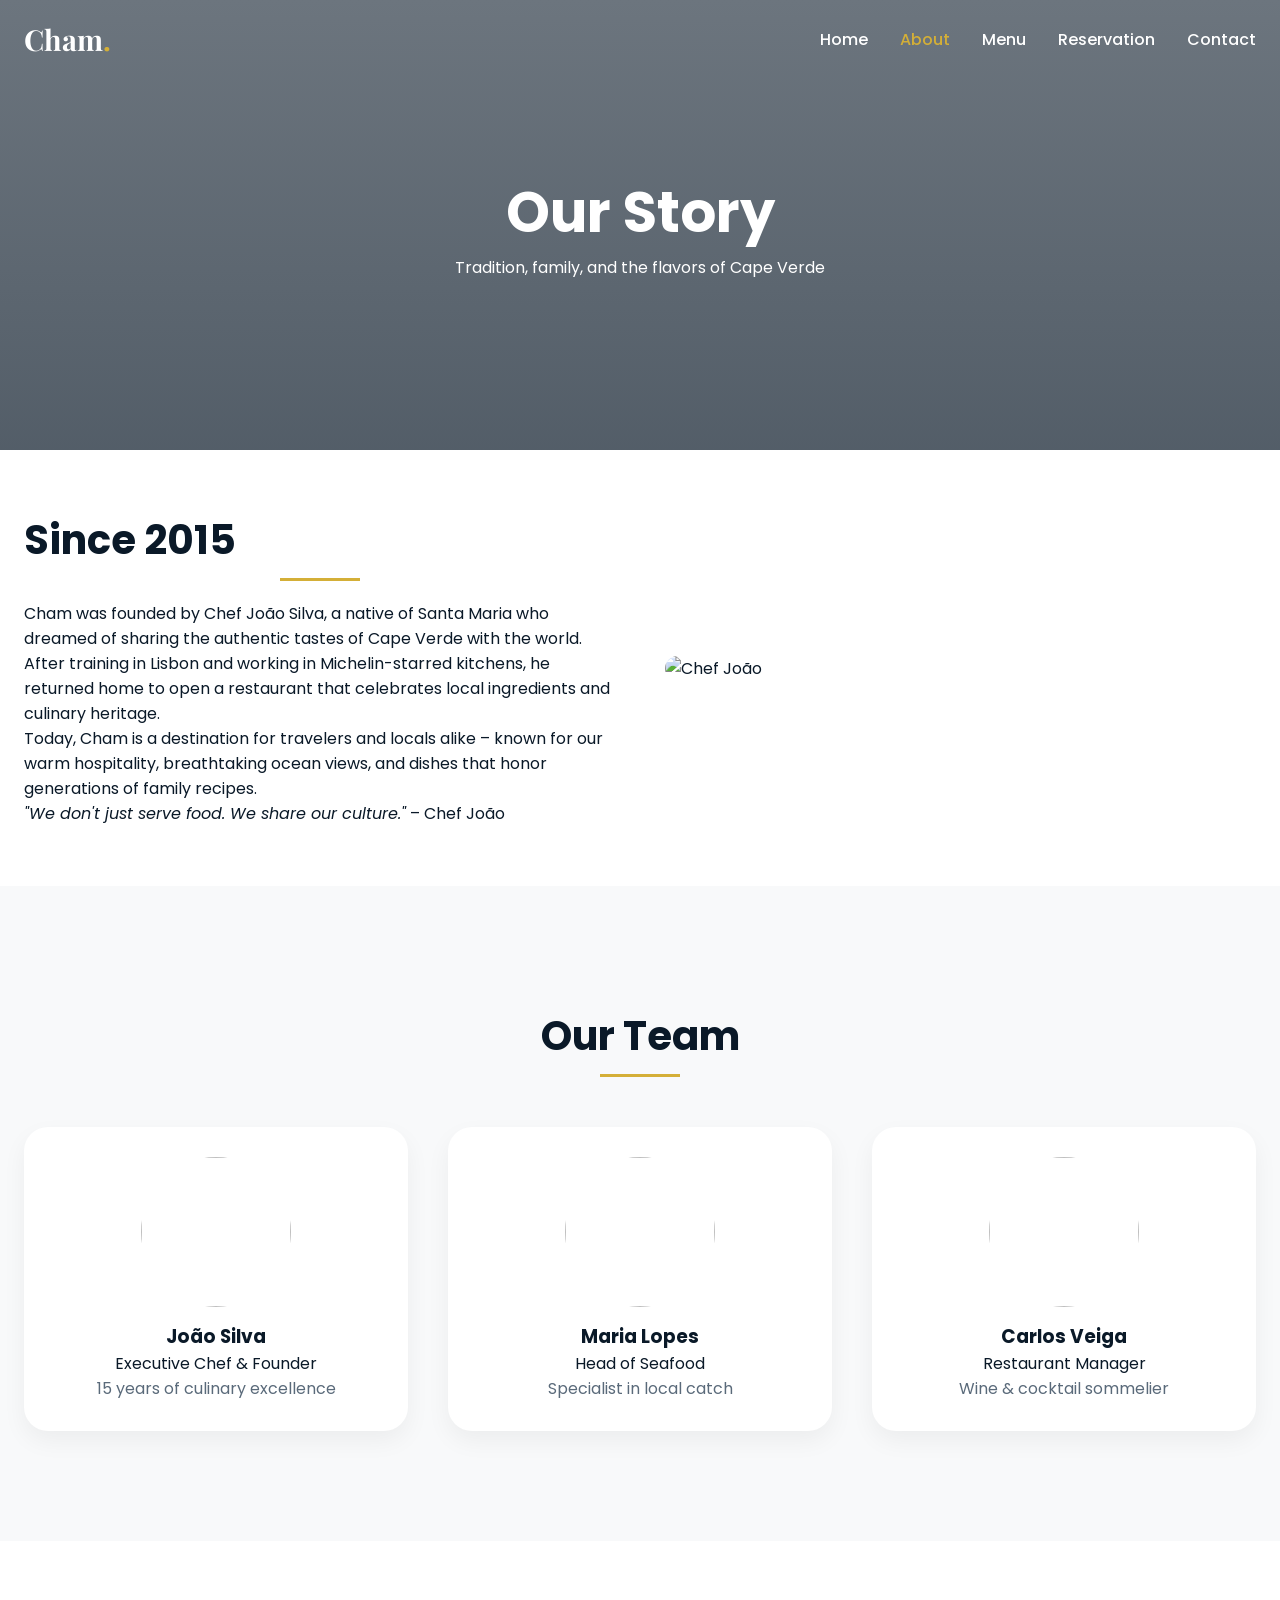
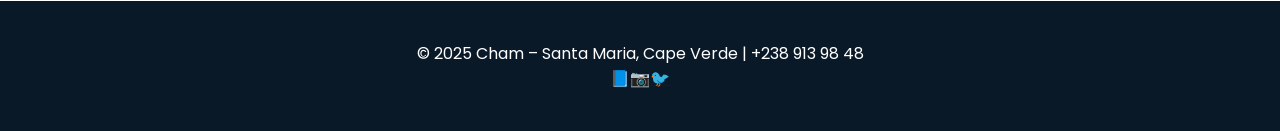
==== commit 22b0b9cd: "Create about.html" ====
--- a/about.html
+++ b/about.html
@@ -1,109 +1,48 @@
 <!DOCTYPE html>
 <html lang="en">
 <head>
-    <meta charset="UTF-8">
-    <meta name="viewport" content="width=device-width, initial-scale=1.0">
-    <title>About Cham | Santa Maria Restaurant</title>
-    <link rel="stylesheet" href="style.css">
-    <link rel="preconnect" href="https://fonts.googleapis.com">
-    <link rel="preconnect" href="https://fonts.gstatic.com" crossorigin>
-    <link href="https://fonts.googleapis.com/css2?family=Playfair+Display:wght@400;500;600;700&family=Raleway:wght@300;400;500;600&display=swap" rel="stylesheet">
+    <meta charset="UTF-8"><meta name="viewport" content="width=device-width, initial-scale=1.0"><title>About | Cham – Luxury Dining Santa Maria</title>
+    <link rel="preconnect" href="https://fonts.googleapis.com"><link rel="preconnect" href="https://fonts.gstatic.com" crossorigin>
+    <link href="https://fonts.googleapis.com/css2?family=Playfair+Display:wght@400;500;600;700&family=Poppins:wght@300;400;500;600&display=swap" rel="stylesheet" media="print" onload="this.media='all'">
+    <style>
+        :root{--navy:#0a1928;--gold:#d4af37;--white:#fff;--gray:#5a6a7a;--font-head:'Playfair Display',serif;--font-body:'Poppins',sans-serif}
+        *{margin:0;padding:0;box-sizing:border-box}
+        body{font-family:var(--font-body);background:var(--white);color:var(--navy)}
+        .container{max-width:1280px;margin:0 auto;padding:0 24px}
+        .btn{background:var(--gold);color:var(--navy);padding:12px 30px;border-radius:50px;text-decoration:none;font-weight:600;display:inline-block}
+        .nav{position:fixed;width:100%;top:0;z-index:1000;padding:20px 0;background:transparent}
+        .nav-scrolled{background:var(--navy);padding:12px 0}
+        .nav .container{display:flex;justify-content:space-between;align-items:center}
+        .logo{font-size:1.8rem;font-weight:700;font-family:var(--font-head);color:white;text-decoration:none}
+        .logo span{color:var(--gold)}
+        .nav-links{display:flex;gap:2rem;list-style:none}
+        .nav-links a{color:white;text-decoration:none;font-weight:500}
+        .nav-links a:hover,.nav-links a.active{color:var(--gold)}
+        .mobile-menu{display:none;font-size:1.8rem;color:white;background:none;border:none;cursor:pointer}
+        .about-hero{height:50vh;background:linear-gradient(rgba(10,25,40,0.6),rgba(10,25,40,0.7)),url('https://images.unsplash.com/photo-1555396273-367ea4eb4db5?ixlib=rb-4.0.3&auto=format&fit=crop&w=2070&q=80') no-repeat center/cover;display:flex;align-items:center;text-align:center;color:white}
+        .about-hero h1{font-size:3.5rem}
+        .section-title{text-align:center;font-size:2.5rem;margin:60px 0 30px;color:var(--navy)}.section-title::after{content:'';display:block;width:80px;height:3px;background:var(--gold);margin:0.5rem auto 0}
+        .about-grid{display:grid;grid-template-columns:1fr 1fr;gap:50px;margin:60px 0;align-items:center}
+        .team-grid{display:grid;grid-template-columns:repeat(auto-fit,minmax(260px,1fr));gap:40px;margin:50px 0}
+        .team-card{background:white;padding:30px;text-align:center;border-radius:24px;box-shadow:0 10px 25px rgba(0,0,0,0.05);transition:transform 0.3s}
+        .team-card:hover{transform:translateY(-5px)}
+        .team-card img{width:150px;height:150px;border-radius:50%;object-fit:cover;margin-bottom:15px}
+        .footer{background:var(--navy);color:white;text-align:center;padding:40px 0;margin-top:60px}
+        @media(max-width:768px){.mobile-menu{display:block}.nav-links{position:fixed;top:70px;left:-100%;width:80%;height:calc(100vh - 70px);background:var(--navy);flex-direction:column;align-items:center;padding-top:40px;transition:left 0.3s}.nav-links.active{left:0}.about-grid{grid-template-columns:1fr}.about-hero h1{font-size:2rem}}
+    </style>
+    <link rel="stylesheet" href="style.css" media="print" onload="this.media='all'">
 </head>
 <body>
-    <header class="navbar">
-        <div class="logo">Cham</div>
-        <nav>
-            <ul class="nav-links">
-                <li><a href="index.html">Home</a></li>
-                <li><a href="about.html" class="active">About</a></li>
-                <li><a href="menu.html">Menu</a></li>
-                <li><a href="reservation.html">Reservation</a></li>
-                <li><a href="contact.html">Contact</a></li>
-            </ul>
-        </nav>
-    </header>
-
-    <!-- ABOUT HERO -->
-    <section class="hero" style="background-image: url('https://images.unsplash.com/photo-1559339352-11d035aa65de?w=1600&q=80');">
-        <div class="hero-overlay"></div>
-        <div class="hero-content">
-            <h1>Our Heritage</h1>
-            <p class="hero-subtitle">Family, sea, and tradition since 2008</p>
+    <nav class="nav"><div class="container"><a href="index.html" class="logo">Cham<span>.</span></a><button class="mobile-menu">☰</button><ul class="nav-links"><li><a href="index.html">Home</a></li><li><a href="about.html" class="active">About</a></li><li><a href="menu.html">Menu</a></li><li><a href="reservation.html">Reservation</a></li><li><a href="contact.html">Contact</a></li></ul></div></nav>
+    <section class="about-hero"><div class="container"><h1>Our Story</h1><p>Tradition, family, and the flavors of Cape Verde</p></div></section>
+    <div class="container">
+        <div class="about-grid">
+            <div><h2 class="section-title" style="text-align:left; margin:0 0 20px">Since 2015</h2><p>Cham was founded by Chef João Silva, a native of Santa Maria who dreamed of sharing the authentic tastes of Cape Verde with the world. After training in Lisbon and working in Michelin-starred kitchens, he returned home to open a restaurant that celebrates local ingredients and culinary heritage.</p><p>Today, Cham is a destination for travelers and locals alike – known for our warm hospitality, breathtaking ocean views, and dishes that honor generations of family recipes.</p><p><em>"We don't just serve food. We share our culture."</em> – Chef João</p></div>
+            <div><img src="https://images.unsplash.com/photo-1600891964092-4316c288032e?ixlib=rb-4.0.3&auto=format&fit=crop&w=800&q=80" style="width:100%; border-radius:20px" alt="Chef João"></div>
         </div>
-    </section>
-
-    <!-- OUR STORY SECTION -->
-    <section class="section about-story">
-        <div class="container">
-            <div class="about-grid">
-                <div class="about-text">
-                    <h2 class="section-title">Since 2008</h2>
-                    <p>Cham started as a small family-run eatery on the shores of Santa Maria. What began with just six tables and a passion for fresh seafood has grown into a destination for travelers and locals alike, known for authentic Cape Verdean hospitality and innovative seafood dishes.</p>
-                    <p>We work directly with local fishermen, farmers, and artisans to bring you the freshest ingredients. Every morning, our team visits the Santa Maria fish market to hand-select the catch of the day. Our kitchen is open, our hearts are warm, and our welcome is genuine.</p>
-                    <p>Come share a meal with us – you'll leave as family.</p>
-                </div>
-                <div class="about-image">
-                    <img src="https://images.unsplash.com/photo-1414235077428-338989a2e8c0?w=800&q=80" alt="Cham restaurant interior" loading="lazy">
-                </div>
-            </div>
-        </div>
-    </section>
-
-    <!-- VALUES SECTION -->
-    <section class="section values-section">
-        <div class="container">
-            <h2 class="section-title">What We Believe</h2>
-            <div class="values-grid">
-                <div class="value-card">
-                    <div class="value-icon">🐟</div>
-                    <h3>Freshness First</h3>
-                    <p>We source 100% of our seafood from local Cape Verdean fishermen daily.</p>
-                </div>
-                <div class="value-card">
-                    <div class="value-icon">🌍</div>
-                    <h3>Sustainability</h3>
-                    <p>Supporting local producers, reducing waste, and protecting our ocean ecosystem.</p>
-                </div>
-                <div class="value-card">
-                    <div class="value-icon">🤝</div>
-                    <h3>Family Spirit</h3>
-                    <p>Every guest is treated like family. That's the Cape Verdean way.</p>
-                </div>
-            </div>
-        </div>
-    </section>
-
-    <!-- MEET THE TEAM -->
-    <section class="section team-section">
-        <div class="container">
-            <h2 class="section-title">Meet the Team</h2>
-            <div class="team-grid">
-                <div class="team-card">
-                    <img src="https://images.unsplash.com/photo-1577219491135-ce391730fb2c?w=400&q=80" alt="Chef Carlos" loading="lazy">
-                    <h3>Chef Carlos</h3>
-                    <p class="role">Head Chef</p>
-                    <p>15 years of Cape Verdean cuisine. Trained in Lisbon and passionate about blending traditional island flavors with modern techniques.</p>
-                </div>
-                <div class="team-card">
-                    <img src="https://images.unsplash.com/photo-1594744803329-e58b31de8bf5?w=400&q=80" alt="Maria Lopes" loading="lazy">
-                    <h3>Maria Lopes</h3>
-                    <p class="role">Seafood Specialist</p>
-                    <p>Born and raised on Sal, Maria knows every species in our waters and prepares them with unmatched skill and love.</p>
-                </div>
-                <div class="team-card">
-                    <img src="https://images.unsplash.com/photo-1583394293214-28ded15ee548?w=400&q=80" alt="João Silva" loading="lazy">
-                    <h3>João Silva</h3>
-                    <p class="role">Manager & Sommelier</p>
-                    <p>Ensuring perfect service and pairing exceptional Cape Verdean and Portuguese wines with your meal.</p>
-                </div>
-            </div>
-        </div>
-    </section>
-
-    <footer>
-        <p>&copy; 2025 Cham – R. das Salinas, Santa Maria, Cape Verde | +238 9139848</p>
-    </footer>
-
-    <script src="script.js"></script>
+    </div>
+    <section style="background:var(--white-soft,#f8f9fa); padding:60px 0"><div class="container"><h2 class="section-title">Our Team</h2><div class="team-grid"><div class="team-card"><img src="https://images.unsplash.com/photo-1583394293214-28ded15ee548?ixlib=rb-4.0.3&auto=format&fit=crop&w=400&q=80"><h3>João Silva</h3><p>Executive Chef & Founder</p><p style="color:var(--gray)">15 years of culinary excellence</p></div><div class="team-card"><img src="https://images.unsplash.com/photo-1577219491135-ce391730fb2c?ixlib=rb-4.0.3&auto=format&fit=crop&w=400&q=80"><h3>Maria Lopes</h3><p>Head of Seafood</p><p style="color:var(--gray)">Specialist in local catch</p></div><div class="team-card"><img src="https://images.unsplash.com/photo-1472099645785-5658abf4ff4e?ixlib=rb-4.0.3&auto=format&fit=crop&w=400&q=80"><h3>Carlos Veiga</h3><p>Restaurant Manager</p><p style="color:var(--gray)">Wine & cocktail sommelier</p></div></div></div></section>
+    <footer class="footer"><div class="container"><p>© 2025 Cham – Santa Maria, Cape Verde | +238 913 98 48</p><div class="social-links"><a href="#">📘</a><a href="#">📷</a><a href="#">🐦</a></div></div></footer>
+    <script src="script.js" defer></script>
 </body>
 </html>
